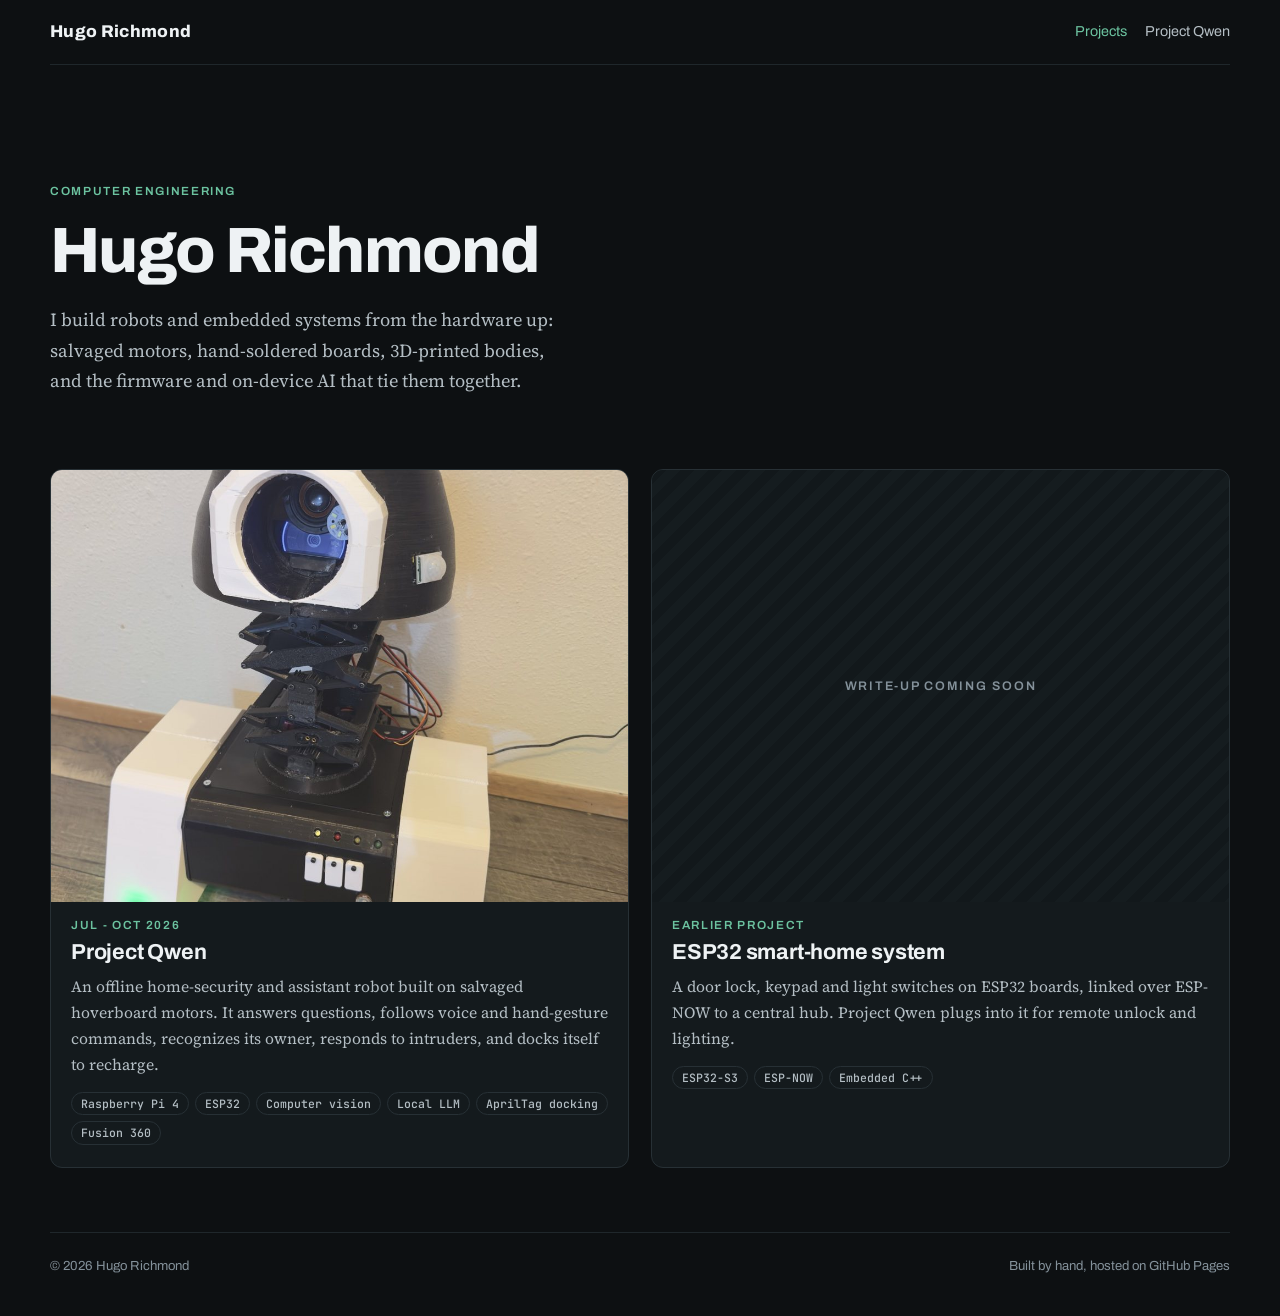
==== index.html @ bac21c2e "Personal site: Project Qwen write-up" ====
<!doctype html>
<html lang="en">
<head>
<meta charset="utf-8">
<meta name="viewport" content="width=device-width, initial-scale=1, viewport-fit=cover">
<title>Hugo Richmond</title>
<meta name="description" content="Hugo Richmond - computer engineering. Robotics, embedded systems and on-device AI projects.">
<meta name="color-scheme" content="dark">
<link rel="preconnect" href="https://fonts.googleapis.com">
<link rel="preconnect" href="https://fonts.gstatic.com" crossorigin>
<link rel="stylesheet" href="https://fonts.googleapis.com/css2?family=Archivo:wght@400;500;600;700;800&family=JetBrains+Mono:wght@400;500;600&family=Source+Serif+4:opsz,wght@8..60,400;8..60,600&display=swap">
<link rel="stylesheet" href="assets/style.css">
</head>
<body>
<header class="site-head">
  <a class="name" href="./">Hugo Richmond</a>
  <nav aria-label="Site">
    <a href="./" aria-current="page">Projects</a>
    <a href="qwen/">Project Qwen</a>
  </nav>
</header>

<main class="home">
  <section class="intro">
    <span class="eyebrow">Computer Engineering</span>
    <h1>Hugo Richmond</h1>
    <p>I build robots and embedded systems from the hardware up: salvaged motors, hand-soldered boards,
       3D-printed bodies, and the firmware and on-device AI that tie them together.</p>
  </section>

  <div class="projects">
    <a class="card" href="qwen/">
      <div class="shot"><img src="qwen/media/hero-robot.jpg" alt="Qwen, a 3D-printed home robot with a round camera head on a scissor lift"></div>
      <div class="body">
        <span class="eyebrow">Jul - Oct 2026</span>
        <h2>Project Qwen</h2>
        <p>An offline home-security and assistant robot built on salvaged hoverboard motors. It answers questions,
           follows voice and hand-gesture commands, recognizes its owner, responds to intruders, and docks itself to recharge.</p>
        <div class="tags"><span class="tag">Raspberry Pi 4</span><span class="tag">ESP32</span><span class="tag">Computer vision</span>
          <span class="tag">Local LLM</span><span class="tag">AprilTag docking</span><span class="tag">Fusion 360</span></div>
      </div>
    </a>
    <div class="card soon" aria-label="Smart-home system, write-up coming soon">
      <div class="shot"><span>Write-up coming soon</span></div>
      <div class="body">
        <span class="eyebrow">Earlier project</span>
        <h2>ESP32 smart-home system</h2>
        <p>A door lock, keypad and light switches on ESP32 boards, linked over ESP-NOW to a central hub.
           Project Qwen plugs into it for remote unlock and lighting.</p>
        <div class="tags"><span class="tag">ESP32-S3</span><span class="tag">ESP-NOW</span><span class="tag">Embedded C++</span></div>
      </div>
    </div>
  </div>
</main>

<footer class="site-foot">
  <span>&copy; 2026 Hugo Richmond</span>
  <span>Built by hand, hosted on GitHub Pages</span>
</footer>
</body>
</html>
---- assets/style.css ----
/* Hugo Richmond - portfolio. Dark only. */
:root {
  color-scheme: dark;
  --bg: #0d1012;
  --surface: #141a1d;
  --surface-2: #1a2125;
  --line: #273035;
  --line-soft: #1f272b;
  --text: #dbe1e4;
  --text-soft: #b4bec4;
  --muted: #84919a;
  --accent: #6cc3a0;        /* solder-mask green, desaturated */
  --accent-ink: #0c2a1f;
  --amber: #e2b04e;         /* status LED amber - warnings, "not yet" */
  --red: #e0705f;
  --blue: #7aa8de;
  --serif: "Source Serif 4", "Iowan Old Style", Georgia, serif;
  --sans: "Archivo", "Helvetica Neue", Arial, sans-serif;
  --mono: "JetBrains Mono", ui-monospace, "SF Mono", Menlo, monospace;
  --measure: 68ch;
  --gutter: clamp(16px, 4vw, 40px);
}

* { box-sizing: border-box; }
html { scroll-behavior: smooth; scroll-padding-top: 24px; }
@media (prefers-reduced-motion: reduce) { html { scroll-behavior: auto; } }
body {
  margin: 0;
  background: var(--bg);
  color: var(--text);
  font: 17px/1.65 var(--serif);
  -webkit-font-smoothing: antialiased;
  padding-inline: var(--gutter);
}
img, video, iframe { max-width: 100%; }
a { color: var(--accent); text-underline-offset: 3px; text-decoration-thickness: 1px; }
a:hover { color: #8fe0bd; }
:focus-visible { outline: 2px solid var(--accent); outline-offset: 3px; border-radius: 3px; }

h1, h2, h3, h4 { font-family: var(--sans); color: #eef2f4; text-wrap: balance; line-height: 1.2; }
h2 { font-size: 1.6rem; font-weight: 700; margin: 0 0 .9rem; letter-spacing: -.01em; }
h3 { font-size: 1.15rem; font-weight: 700; margin: 2.2rem 0 .6rem; }
h4 { font-size: .95rem; font-weight: 700; margin: 1.6rem 0 .4rem; letter-spacing: .01em; }
p { margin: 0 0 1rem; }
strong { color: #eef2f4; font-weight: 600; }
code, kbd { font-family: var(--mono); font-size: .84em; background: var(--surface-2);
  border: 1px solid var(--line-soft); border-radius: 4px; padding: .05em .35em; color: #d6e6de; }
pre { font-family: var(--mono); font-size: .8rem; line-height: 1.55; background: var(--surface);
  border: 1px solid var(--line); border-radius: 8px; padding: 14px 16px; overflow-x: auto; margin: 0 0 1.2rem; }
pre code { background: none; border: 0; padding: 0; font-size: inherit; color: #cfdad5; }
.eyebrow { font: 600 .74rem/1 var(--sans); letter-spacing: .14em; text-transform: uppercase; color: var(--accent); }
.muted { color: var(--muted); }
.mono { font-family: var(--mono); }
.num { font-variant-numeric: tabular-nums; }

/* ---------- site header / footer ---------- */
.site-head { max-width: 1180px; margin: 0 auto; display: flex; align-items: center; justify-content: space-between;
  gap: 16px; padding-block: 18px; border-bottom: 1px solid var(--line-soft); font-family: var(--sans); flex-wrap: wrap; }
.site-head .name { font-weight: 800; letter-spacing: .02em; color: #eef2f4; text-decoration: none; }
.site-head nav { display: flex; gap: 18px; font-size: .9rem; flex-wrap: wrap; }
.site-head nav a { color: var(--text-soft); text-decoration: none; }
.site-head nav a:hover, .site-head nav a[aria-current] { color: var(--accent); }
.site-foot { max-width: 1180px; margin: 64px auto 0; padding-block: 22px 40px; border-top: 1px solid var(--line-soft);
  font: .82rem/1.6 var(--sans); color: var(--muted); display: flex; justify-content: space-between; gap: 16px; flex-wrap: wrap; }

/* ---------- home ---------- */
.home { max-width: 1180px; margin: 0 auto; }
.intro { padding-block: clamp(48px, 9vw, 110px) clamp(32px, 5vw, 56px); max-width: 760px; }
.intro h1 { font-size: clamp(2.4rem, 6vw, 4rem); font-weight: 800; letter-spacing: -.025em; margin: .6rem 0 1rem; }
.intro p { font-size: 1.15rem; color: var(--text-soft); max-width: 58ch; }
.projects { display: grid; grid-template-columns: repeat(auto-fit, minmax(300px, 1fr)); gap: 22px; }
.card { background: var(--surface); border: 1px solid var(--line); border-radius: 12px; overflow: hidden;
  display: flex; flex-direction: column; text-decoration: none; color: inherit; transition: border-color .2s, transform .2s; }
a.card:hover { border-color: #3a4a4f; transform: translateY(-2px); color: inherit; }
@media (prefers-reduced-motion: reduce) { a.card:hover { transform: none; } }
.card .shot { aspect-ratio: 4 / 3; background: #0a0d0e; overflow: hidden; }
.card .shot img { width: 100%; height: 100%; object-fit: cover; display: block; }
.card .body { padding: 18px 20px 22px; display: flex; flex-direction: column; gap: 8px; }
.card h2 { font-size: 1.35rem; margin: 0; }
.card p { margin: 0; color: var(--text-soft); font-size: .98rem; }
.tags { display: flex; gap: 6px; flex-wrap: wrap; margin-top: 6px; }
.tag { font: 500 .72rem/1 var(--mono); color: var(--text-soft); border: 1px solid var(--line); border-radius: 999px; padding: 5px 9px; }
.card.soon .shot { display: grid; place-items: center; background:
  repeating-linear-gradient(135deg, #12181b 0 10px, #151c1f 10px 20px); }
.card.soon .shot span { font: 600 .78rem/1 var(--sans); letter-spacing: .14em; text-transform: uppercase; color: var(--muted); }

/* ---------- paper layout ---------- */
.paper { max-width: 1180px; margin: 0 auto; display: grid; grid-template-columns: minmax(0, 1fr) 250px; gap: 56px; }
@media (max-width: 1080px) { .paper { grid-template-columns: minmax(0, 1fr); gap: 0; } }
.article { min-width: 0; max-width: 780px; }
.article > section { padding-top: 46px; margin-top: 46px; border-top: 1px solid var(--line-soft); }
.article > section > p, .article > section > ul, .article > section > ol,
.article section h3 + p, .prose { max-width: var(--measure); }
.article ul, .article ol { padding-left: 1.3rem; margin: 0 0 1rem; }
.article li { margin: .25rem 0; }
.secnum { font: 600 .8rem/1 var(--mono); color: var(--accent); display: block; margin-bottom: .55rem; letter-spacing: .04em; }

.title-block { padding-block: clamp(40px, 7vw, 80px) 8px; }
.title-block h1 { font-size: clamp(2.2rem, 5.4vw, 3.6rem); font-weight: 800; letter-spacing: -.025em; margin: .7rem 0 .8rem; }
.title-block .sub { font-size: 1.2rem; color: var(--text-soft); max-width: 60ch; margin-bottom: 1.2rem; }
.byline { font: .9rem/1.6 var(--sans); color: var(--muted); display: flex; gap: 6px 18px; flex-wrap: wrap; }
.byline strong { color: var(--text); font-weight: 600; }
.abstract { background: var(--surface); border: 1px solid var(--line); border-radius: 10px; padding: 20px 22px; margin: 28px 0 0; }
.abstract p { margin: 0; max-width: none; }
.abstract .eyebrow { display: block; margin-bottom: 10px; }
.facts { display: grid; grid-template-columns: repeat(auto-fit, minmax(150px, 1fr)); gap: 1px; background: var(--line);
  border: 1px solid var(--line); border-radius: 10px; overflow: hidden; margin: 22px 0 0; }
.facts div { background: var(--surface); padding: 14px 16px; font-family: var(--sans); }
.facts b { display: block; font: 700 1.05rem/1.25 var(--sans); color: #eef2f4; font-variant-numeric: tabular-nums; }
.facts span { font-size: .78rem; color: var(--muted); }

/* table of contents (top right on wide screens) */
.toc { position: sticky; top: 24px; align-self: start; max-height: calc(100vh - 48px); overflow-y: auto;
  padding-top: clamp(40px, 7vw, 80px); font-family: var(--sans); }
.toc h2 { font: 600 .72rem/1 var(--sans); letter-spacing: .14em; text-transform: uppercase; color: var(--muted); margin: 0 0 12px; }
.toc ol { list-style: none; margin: 0; padding: 0; border-left: 1px solid var(--line); }
.toc li { margin: 0; }
.toc a { display: block; padding: 5px 0 5px 14px; margin-left: -1px; border-left: 2px solid transparent;
  color: var(--muted); text-decoration: none; font-size: .86rem; line-height: 1.35; }
.toc a:hover { color: var(--text); }
.toc a.active { color: var(--accent); border-left-color: var(--accent); }
.toc .n { font-family: var(--mono); font-size: .74rem; opacity: .75; margin-right: 6px; }
.toc-toggle { display: none; }
@media (max-width: 1080px) {
  .toc { position: fixed; top: auto; bottom: calc(16px + env(safe-area-inset-bottom, 0px)); right: 16px; left: 16px;
    max-height: 70vh; padding: 0; background: var(--surface); border: 1px solid var(--line); border-radius: 12px;
    box-shadow: 0 12px 40px #000a; z-index: 20; }
  .toc[data-open="false"] nav { display: none; }
  .toc nav { padding: 14px 16px 16px; overflow-y: auto; max-height: calc(70vh - 48px); }
  .toc-toggle { display: flex; width: 100%; align-items: center; justify-content: space-between; gap: 10px;
    background: none; border: 0; color: var(--text); font: 600 .9rem/1 var(--sans); padding: 14px 16px; cursor: pointer; }
  .toc[data-open="false"] { left: auto; }
  .toc h2 { display: none; }
}

/* figures, media slots, diagrams */
figure { margin: 1.6rem 0 1.8rem; }
figcaption { font: .84rem/1.5 var(--sans); color: var(--muted); margin-top: 10px; max-width: var(--measure); }
figcaption b { color: var(--text-soft); font-weight: 600; }
.media { border-radius: 10px; overflow: hidden; background: #0a0d0e; border: 1px solid var(--line); }
.media img, .media video { display: block; width: 100%; height: auto; }
.media iframe { display: block; width: 100%; aspect-ratio: 16 / 9; border: 0; }
.media.slot { aspect-ratio: 16 / 9; display: grid; place-items: center; text-align: center; padding: 20px;
  background: repeating-linear-gradient(135deg, #111719 0 12px, #13191c 12px 24px); }
.media.slot.tall { aspect-ratio: 3 / 4; }
.media.slot .slot-kind { font: 600 .72rem/1 var(--sans); letter-spacing: .14em; text-transform: uppercase; color: var(--muted); }
.media.slot .slot-text { font: .9rem/1.45 var(--sans); color: var(--text-soft); margin-top: 8px; max-width: 40ch; }
.fig-row { display: grid; grid-template-columns: repeat(auto-fit, minmax(240px, 1fr)); gap: 16px; }
.fig-row figure { margin: 0; }
.diagram { background: var(--surface); border: 1px solid var(--line); border-radius: 10px; padding: 12px; overflow-x: auto; }
.diagram svg { display: block; width: 100%; height: auto; min-width: 560px; }
.diagram.narrow svg { min-width: 0; max-width: 520px; margin: 0 auto; }
svg .bx { fill: #182024; stroke: #33424a; stroke-width: 1.2; }
svg .bx-pi { fill: #13241e; stroke: #3e7a63; }
svg .bx-esp { fill: #1a1f2c; stroke: #4b6390; }
svg .bx-warn { fill: #2a2213; stroke: #8a6a2a; }
svg .bx-grp { fill: none; stroke: #2e3a40; stroke-dasharray: 5 4; }
svg text { font-family: "Archivo", Arial, sans-serif; fill: #dbe1e4; font-size: 13px; }
svg .t-s { font-size: 11px; fill: #9aa7af; }
svg .t-b { font-weight: 700; }
svg .t-acc { fill: #6cc3a0; }
svg .t-amb { fill: #e2b04e; }
svg .t-blu { fill: #8fb5e6; }
svg .t-mono { font-family: "JetBrains Mono", monospace; font-size: 11px; }
svg .ln { stroke: #6f7f88; stroke-width: 1.4; fill: none; }
svg .ln-acc { stroke: #6cc3a0; stroke-width: 1.6; fill: none; }
svg .ln-blu { stroke: #7aa8de; stroke-width: 1.6; fill: none; }
svg .ln-amb { stroke: #e2b04e; stroke-width: 1.6; fill: none; }
svg .ln-red { stroke: #e0705f; stroke-width: 2; fill: none; }
svg .dash { stroke-dasharray: 6 5; }
svg .fill-acc { fill: #6cc3a0; }
svg .fill-amb { fill: #e2b04e; }
svg .fill-red { fill: #e0705f; }
svg .fill-blu { fill: #7aa8de; }
svg .fill-txt { fill: #dbe1e4; }
svg .fill-bg { fill: #0d1012; }

/* tables */
.table-wrap { overflow-x: auto; margin: 0 0 1.4rem; border: 1px solid var(--line); border-radius: 10px; }
table { border-collapse: collapse; width: 100%; font: .9rem/1.45 var(--sans); }
th, td { text-align: left; padding: 9px 12px; border-bottom: 1px solid var(--line-soft); vertical-align: top; }
th { font-weight: 600; color: var(--muted); font-size: .76rem; letter-spacing: .06em; text-transform: uppercase; background: var(--surface); }
tbody tr:last-child td { border-bottom: 0; }
td.num, th.num { text-align: right; font-variant-numeric: tabular-nums; }
td code { white-space: nowrap; }

/* call-outs and status pills */
.note { border: 1px solid var(--line); border-left: 3px solid var(--accent); background: var(--surface);
  border-radius: 8px; padding: 14px 16px; margin: 0 0 1.3rem; max-width: var(--measure); font-size: .97rem; }
.note.warn { border-left-color: var(--amber); }
.note.fail { border-left-color: var(--red); }
.note > :last-child { margin-bottom: 0; }
.note .eyebrow { display: block; margin-bottom: 6px; }
.note.warn .eyebrow { color: var(--amber); }
.note.fail .eyebrow { color: var(--red); }
.pill { display: inline-block; font: 600 .7rem/1 var(--sans); letter-spacing: .06em; text-transform: uppercase;
  padding: 4px 8px; border-radius: 999px; border: 1px solid; white-space: nowrap; }
.pill.ok { color: var(--accent); border-color: #2f5e4c; background: #10231b; }
.pill.part { color: var(--amber); border-color: #6b5426; background: #231c0e; }
.pill.no { color: var(--muted); border-color: var(--line); background: var(--surface); }
.pill.fail { color: var(--red); border-color: #6b3a32; background: #24130f; }

/* equations */
.eq { margin: 1rem 0 1.2rem; padding: 12px 16px; background: var(--surface); border: 1px solid var(--line-soft);
  border-radius: 8px; overflow-x: auto; max-width: var(--measure); }
.eq .katex-display { margin: .3rem 0; }
.katex { color: #e6ecef; font-size: 1.05em; }

/* timeline */
.timeline { list-style: none; padding: 0 !important; margin: 0 0 1.4rem; display: grid; gap: 14px; max-width: var(--measure); }
.timeline li { display: grid; grid-template-columns: 110px 1fr; gap: 16px; margin: 0; padding: 14px 16px;
  background: var(--surface); border: 1px solid var(--line); border-radius: 10px; }
.timeline .when { font: 600 .8rem/1.4 var(--mono); color: var(--accent); }
.timeline p { margin: 0; font-size: .97rem; }
@media (max-width: 560px) { .timeline li { grid-template-columns: 1fr; gap: 6px; } }

.back-top { font: .85rem var(--sans); }
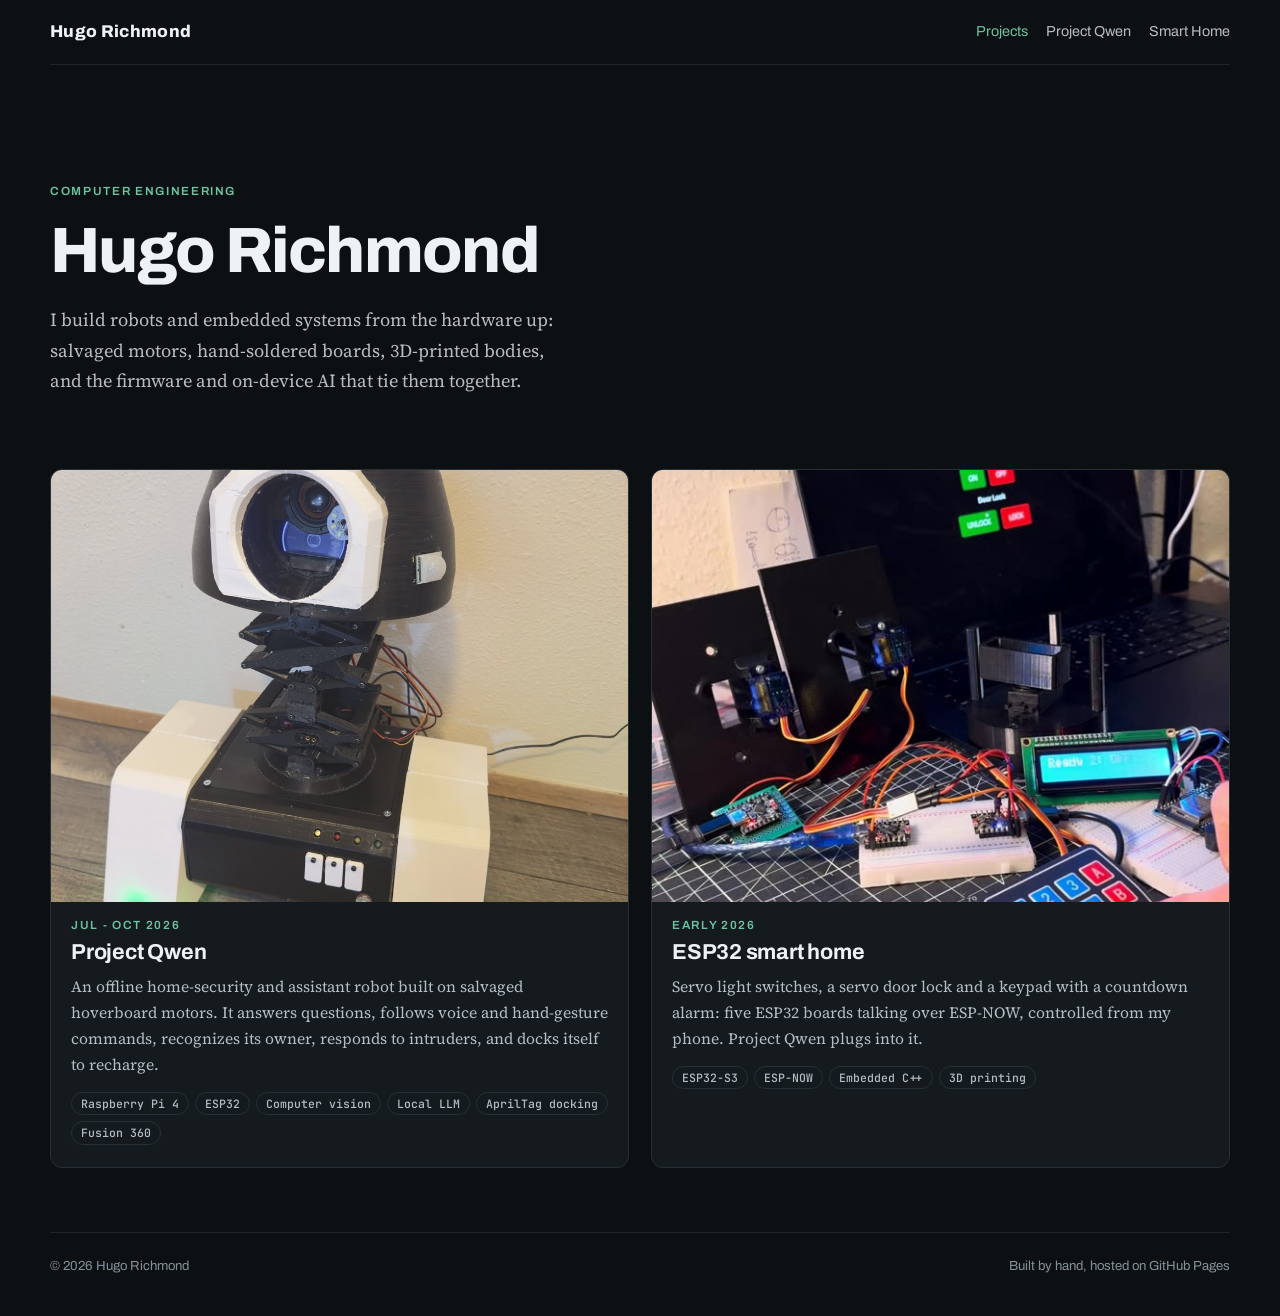
==== commit 48bd94ed: "ESP32 smart-home write-up with video, photos and code; home page card; cross-links" ====
--- a/index.html
+++ b/index.html
@@ -17,6 +17,7 @@
   <nav aria-label="Site">
     <a href="./" aria-current="page">Projects</a>
     <a href="qwen/">Project Qwen</a>
+    <a href="smart-home/">Smart Home</a>
   </nav>
 </header>
 
@@ -40,16 +41,17 @@
           <span class="tag">Local LLM</span><span class="tag">AprilTag docking</span><span class="tag">Fusion 360</span></div>
       </div>
     </a>
-    <div class="card soon" aria-label="Smart-home system, write-up coming soon">
-      <div class="shot"><span>Write-up coming soon</span></div>
+    <a class="card" href="smart-home/">
+      <div class="shot"><img src="smart-home/media/full-test.jpg" alt="ESP32 smart-home system: light-switch servos, keypad and phone control page"></div>
       <div class="body">
-        <span class="eyebrow">Earlier project</span>
-        <h2>ESP32 smart-home system</h2>
-        <p>A door lock, keypad and light switches on ESP32 boards, linked over ESP-NOW to a central hub.
-           Project Qwen plugs into it for remote unlock and lighting.</p>
-        <div class="tags"><span class="tag">ESP32-S3</span><span class="tag">ESP-NOW</span><span class="tag">Embedded C++</span></div>
+        <span class="eyebrow">Early 2026</span>
+        <h2>ESP32 smart home</h2>
+        <p>Servo light switches, a servo door lock and a keypad with a countdown alarm: five ESP32 boards talking over
+           ESP-NOW, controlled from my phone. Project Qwen plugs into it.</p>
+        <div class="tags"><span class="tag">ESP32-S3</span><span class="tag">ESP-NOW</span><span class="tag">Embedded C++</span>
+          <span class="tag">3D printing</span></div>
       </div>
-    </div>
+    </a>
   </div>
 </main>
 
--- a/assets/style.css
+++ b/assets/style.css
@@ -215,3 +215,40 @@
 @media (max-width: 560px) { .timeline li { grid-template-columns: 1fr; gap: 6px; } }
 
 .back-top { font: .85rem var(--sans); }
+
+/* ---------- update: smaller photos, video, hardware grid, code ---------- */
+.article figure { max-width: 600px; }
+.article figure.wide { max-width: none; }
+.article figure.sm { max-width: 420px; }
+.fig-row { grid-template-columns: repeat(auto-fit, minmax(200px, 1fr)); gap: 14px; margin: 1.4rem 0 1.6rem; }
+.fig-row figure { max-width: none; }
+.fig-row .media { aspect-ratio: 4 / 3; }
+.fig-row .media img { width: 100%; height: 100%; object-fit: cover; }
+.fig-row figcaption { font-size: .8rem; }
+.media.slot { aspect-ratio: 16 / 9; }
+
+.abstract.with-photo { display: grid; grid-template-columns: minmax(0, 1fr) 200px; gap: 22px; align-items: start; }
+.abstract.with-photo .media { aspect-ratio: 3 / 4; }
+.abstract.with-photo .media img { height: 100%; object-fit: cover; }
+@media (max-width: 640px) { .abstract.with-photo { grid-template-columns: 1fr; } .abstract.with-photo .media { max-width: 240px; } }
+
+.hw-grid { display: grid; grid-template-columns: repeat(auto-fit, minmax(220px, 1fr)); gap: 14px; margin: 0 0 1.2rem; }
+.hw-cat { background: var(--surface); border: 1px solid var(--line); border-radius: 10px; padding: 12px 14px; }
+.hw-cat h4 { margin: 0 0 8px; font: 700 .72rem/1 var(--sans); letter-spacing: .14em; text-transform: uppercase; color: var(--accent); }
+.hw-cat p { margin: 0 0 8px; font: .88rem/1.35 var(--sans); max-width: none; }
+.hw-cat p:last-child { margin-bottom: 0; }
+.hw-cat b { display: block; color: #eef2f4; font-weight: 600; }
+.hw-cat span { color: var(--muted); font-size: .8rem; }
+.small { font-size: .88rem; }
+
+.diagram.paper-sheet { background: #f6f4ec; border-color: #d8d2c0; }
+.diagram.paper-sheet svg { min-width: 900px; }
+#odo, #sch { min-width: 720px; }
+
+/* code blocks (Prism) */
+pre[class*="language-"], pre { background: #10161a !important; border: 1px solid var(--line); border-radius: 8px;
+  margin: 0 0 1.2rem; max-width: 640px; font-size: .78rem !important; }
+code[class*="language-"], pre[class*="language-"] { font-family: var(--mono) !important; text-shadow: none !important; }
+:not(pre) > code { white-space: nowrap; }
+.article figure.sm .media { aspect-ratio: 4 / 3; }
+.article figure.sm .media img { height: 100%; object-fit: cover; }
